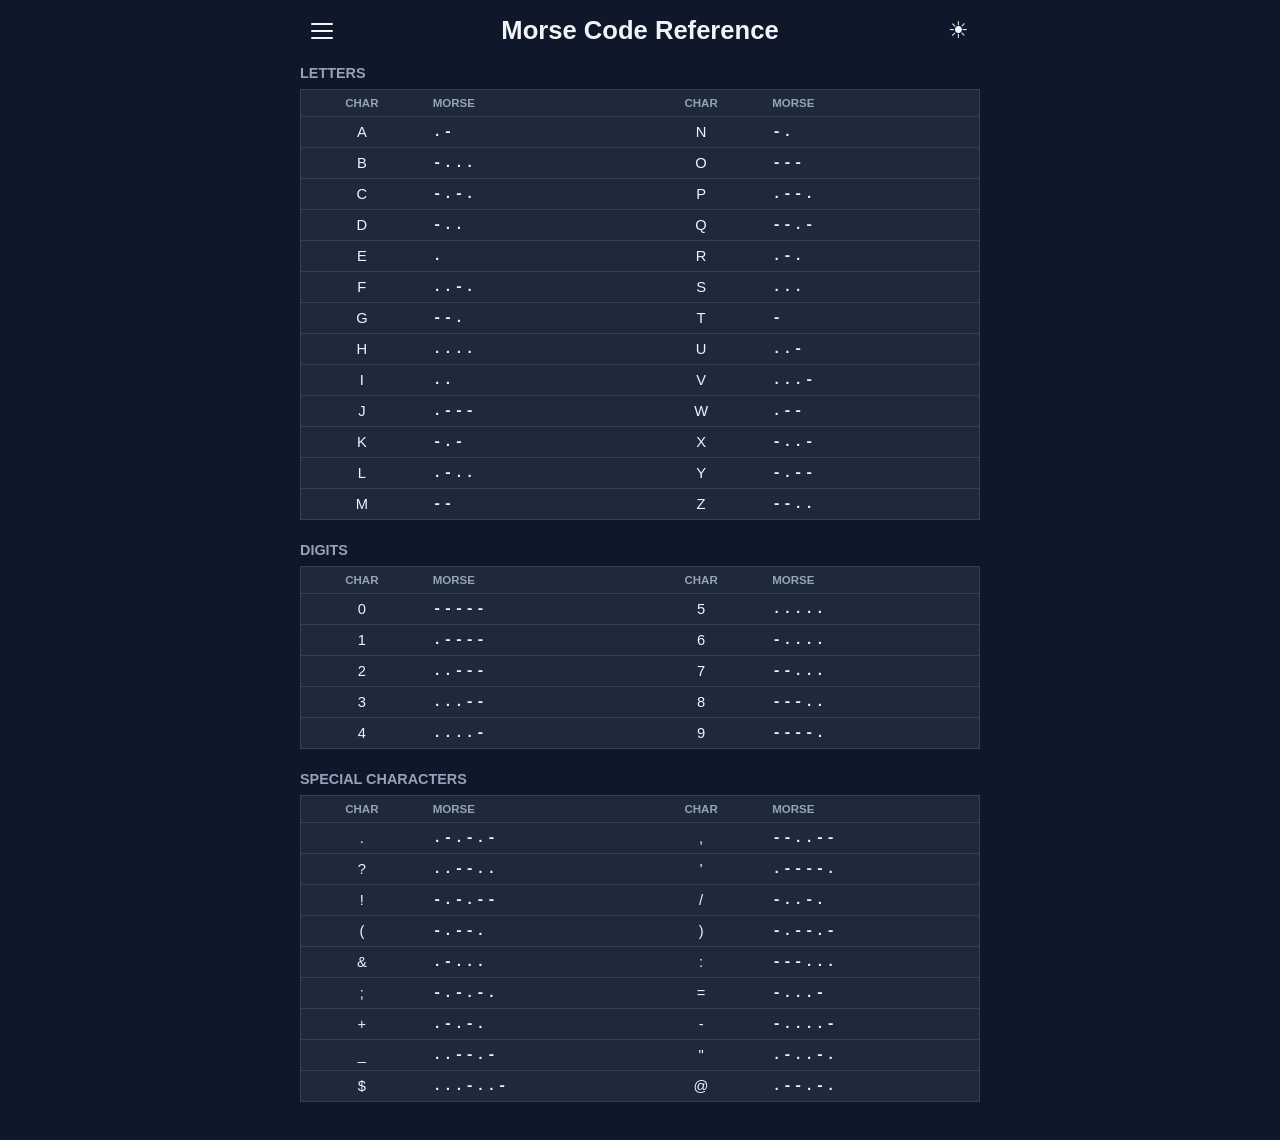
==== public/reference.html @ 753df368 "refacto" ====
<!DOCTYPE html>
<html lang="en">
<head>
<meta charset="UTF-8">
<meta name="viewport" content="width=device-width, initial-scale=1.0">
<title>Morse Code Reference</title>
<link rel="manifest" href="manifest.json">
<link rel="stylesheet" href="layout.css">
<meta name="theme-color" content="#0f172a">
<link rel="apple-touch-icon" href="icon-192.png">
<style>
  :root { --primary: #2563eb; --bg: #0f172a; --card-bg: #1e293b; --text: #f1f5f9; --muted: #94a3b8; }
  * { box-sizing: border-box; }
  body { margin: 0; min-height: 100vh; padding: 16px; background: var(--bg); color: var(--text); font-family: -apple-system, BlinkMacSystemFont, 'Segoe UI', Roboto, sans-serif; }
  .app { width: 100%; max-width: 680px; margin: 0 auto; }
  h1 { margin: 0 0 20px; text-align: center; font-size: 1.6rem; }
  .reference-section { margin-bottom: 22px; }
  h2 { margin: 0 0 8px; color: var(--muted); font-size: 0.9rem; text-transform: uppercase; }
  table { width: 100%; border-collapse: collapse; table-layout: fixed; border: 1px solid #334155; background: var(--card-bg); }
  th, td { padding: 7px 10px; border-bottom: 1px solid #334155; text-align: left; }
  th { color: var(--muted); font-size: 0.72rem; text-transform: uppercase; }
  td { font-size: 0.92rem; }
  th:nth-child(odd), td:nth-child(odd) { width: 18%; text-align: center; }
  th:nth-child(even), td:nth-child(even) { width: 32%; }
  td:nth-child(even) { font-family: 'Courier New', monospace; font-weight: 700; letter-spacing: 2px; }
  tbody tr:last-child td { border-bottom: 0; }
  .empty { color: transparent; }
  :root[data-theme='light'] table { border-color: #cbd5e1; }
  :root[data-theme='light'] th,
  :root[data-theme='light'] td { border-color: #e2e8f0; }
  @media (max-width: 420px) {
    body { padding: 10px; }
    th, td { padding: 6px; }
    td:nth-child(even) { letter-spacing: 1px; }
  }
</style>
</head>
<body>
<morse-layout page-title="Morse Code Reference" current-page="reference.html">
  <section class="reference-section">
    <h2>Letters</h2>
    <table aria-label="Morse code letters">
      <thead><tr><th>Char</th><th>Morse</th><th>Char</th><th>Morse</th></tr></thead>
      <tbody>
        <tr><td>A</td><td>.-</td><td>N</td><td>-.</td></tr>
        <tr><td>B</td><td>-...</td><td>O</td><td>---</td></tr>
        <tr><td>C</td><td>-.-.</td><td>P</td><td>.--.</td></tr>
        <tr><td>D</td><td>-..</td><td>Q</td><td>--.-</td></tr>
        <tr><td>E</td><td>.</td><td>R</td><td>.-.</td></tr>
        <tr><td>F</td><td>..-.</td><td>S</td><td>...</td></tr>
        <tr><td>G</td><td>--.</td><td>T</td><td>-</td></tr>
        <tr><td>H</td><td>....</td><td>U</td><td>..-</td></tr>
        <tr><td>I</td><td>..</td><td>V</td><td>...-</td></tr>
        <tr><td>J</td><td>.---</td><td>W</td><td>.--</td></tr>
        <tr><td>K</td><td>-.-</td><td>X</td><td>-..-</td></tr>
        <tr><td>L</td><td>.-..</td><td>Y</td><td>-.--</td></tr>
        <tr><td>M</td><td>--</td><td>Z</td><td>--..</td></tr>
      </tbody>
    </table>
  </section>

  <section class="reference-section">
    <h2>Digits</h2>
    <table aria-label="Morse code digits">
      <thead><tr><th>Char</th><th>Morse</th><th>Char</th><th>Morse</th></tr></thead>
      <tbody>
        <tr><td>0</td><td>-----</td><td>5</td><td>.....</td></tr>
        <tr><td>1</td><td>.----</td><td>6</td><td>-....</td></tr>
        <tr><td>2</td><td>..---</td><td>7</td><td>--...</td></tr>
        <tr><td>3</td><td>...--</td><td>8</td><td>---..</td></tr>
        <tr><td>4</td><td>....-</td><td>9</td><td>----.</td></tr>
      </tbody>
    </table>
  </section>

  <section class="reference-section">
    <h2>Special Characters</h2>
    <table aria-label="Morse code special characters">
      <thead><tr><th>Char</th><th>Morse</th><th>Char</th><th>Morse</th></tr></thead>
      <tbody>
        <tr><td>.</td><td>.-.-.-</td><td>,</td><td>--..--</td></tr>
        <tr><td>?</td><td>..--..</td><td>'</td><td>.----.</td></tr>
        <tr><td>!</td><td>-.-.--</td><td>/</td><td>-..-.</td></tr>
        <tr><td>(</td><td>-.--.</td><td>)</td><td>-.--.-</td></tr>
        <tr><td>&amp;</td><td>.-...</td><td>:</td><td>---...</td></tr>
        <tr><td>;</td><td>-.-.-.</td><td>=</td><td>-...-</td></tr>
        <tr><td>+</td><td>.-.-.</td><td>-</td><td>-....-</td></tr>
        <tr><td>_</td><td>..--.-</td><td>&quot;</td><td>.-..-.</td></tr>
        <tr><td>$</td><td>...-..-</td><td>@</td><td>.--.-.</td></tr>
      </tbody>
    </table>
  </section>
</morse-layout>

<script src="layout.js"></script>
<script>
if ('serviceWorker' in navigator) navigator.serviceWorker.register('sw.js').catch(error => console.warn('Service worker registration failed:', error));
</script>
</body>
</html>
---- public/layout.css ----
:root[data-theme='light'] {
  --primary: #1d4ed8;
  --primary-dark: #1e40af;
  --success: #15803d;
  --error: #b91c1c;
  --bg: #f8fafc;
  --card-bg: #ffffff;
  --panel: #ffffff;
  --text: #0f172a;
  --muted: #475569;
  --line: #94a3b8;
  --dot: #0369a1;
  --dash: #b45309;
  --warning: #a16207;
}
morse-layout { display: contents; }
.app-header { position: relative; }
.app-header h1 { padding-right: 48px; padding-left: 48px; }
.menu-btn,
.theme-btn {
  position: absolute;
  top: 50%;
  left: 0;
  width: 44px;
  height: 44px;
  padding: 11px;
  transform: translateY(-50%);
  border: 0;
  border-radius: 8px;
  background: transparent;
  color: var(--text);
  cursor: pointer;
}
.theme-btn {
  right: 0;
  left: auto;
  padding: 0;
  font-size: 1.45rem;
  line-height: 1;
}
.menu-btn:hover,
.theme-btn:hover { background: var(--card-bg, var(--panel)); }
.menu-btn:active,
.theme-btn:active { transform: translateY(-50%) scale(0.97); }
.menu-icon,
.menu-icon::before,
.menu-icon::after {
  display: block;
  width: 22px;
  height: 2px;
  border-radius: 2px;
  background: currentColor;
}
.menu-icon { position: relative; }
.menu-icon::before,
.menu-icon::after {
  position: absolute;
  left: 0;
  content: '';
}
.menu-icon::before { top: -7px; }
.menu-icon::after { top: 7px; }
.menu-backdrop {
  position: fixed;
  inset: 0;
  z-index: 20;
  width: 100%;
  height: 100%;
  padding: 0;
  border: 0;
  border-radius: 0;
  background: rgba(2, 6, 23, 0.68);
  opacity: 0;
  pointer-events: none;
  transition: opacity 0.2s;
}
.side-menu {
  position: fixed;
  inset: 0 auto 0 0;
  z-index: 21;
  width: min(82vw, 280px);
  padding: 24px 16px;
  background: var(--card-bg, var(--panel));
  box-shadow: 8px 0 24px rgba(0, 0, 0, 0.35);
  transform: translateX(-105%);
  visibility: hidden;
  transition: transform 0.22s ease, visibility 0s 0.22s;
}
.menu-open .menu-backdrop { opacity: 1; pointer-events: auto; }
.menu-open .side-menu { transform: translateX(0); visibility: visible; transition-delay: 0s; }
.side-menu-title {
  margin: 0 8px 22px;
  color: var(--muted);
  font-size: 0.78rem;
  text-transform: uppercase;
}
.side-menu a {
  display: block;
  padding: 12px;
  border-radius: 8px;
  color: var(--text);
  font-weight: 600;
  text-decoration: none;
}
.side-menu a:hover { background: #334155; }
.side-menu a[aria-current='page'] { background: rgba(37, 99, 235, 0.2); color: #93c5fd; }

:root[data-theme='light'] .menu-backdrop { background: rgba(15, 23, 42, 0.45); }
:root[data-theme='light'] .side-menu { box-shadow: 8px 0 24px rgba(15, 23, 42, 0.18); }
:root[data-theme='light'] .side-menu a:hover,
:root[data-theme='light'] .eye-btn:hover { background: #e2e8f0; }
:root[data-theme='light'] .side-menu a[aria-current='page'] { background: #dbeafe; color: #1d4ed8; }
:root[data-theme='light'] .card { box-shadow: 0 4px 12px rgba(15, 23, 42, 0.12); }
:root[data-theme='light'] input[type='number'],
:root[data-theme='light'] textarea,
:root[data-theme='light'] .answer-input,
:root[data-theme='light'] .morse-output,
:root[data-theme='light'] .morse-display {
  border-color: #cbd5e1;
  background: #ffffff;
}
:root[data-theme='light'] .btn-secondary,
:root[data-theme='light'] .secondary { background: #e2e8f0; color: var(--text); }
:root[data-theme='light'] .btn-secondary:hover,
:root[data-theme='light'] .secondary:hover { background: #cbd5e1; }
:root[data-theme='light'] .tree-viewport { border-color: #cbd5e1; scrollbar-color: #94a3b8 var(--bg); }
:root[data-theme='light'] .tree-node circle { stroke: #64748b; }
:root[data-theme='light'] .tree-node.node-root circle { stroke: #2563eb; }
:root[data-theme='light'] .tree-node.node-number circle { fill: #fff7ed; }
:root[data-theme='light'] .tree-node.node-special circle { fill: #eff6ff; }
:root[data-theme='light'] .tree-node.node-junction circle { fill: #e2e8f0; stroke: #94a3b8; }
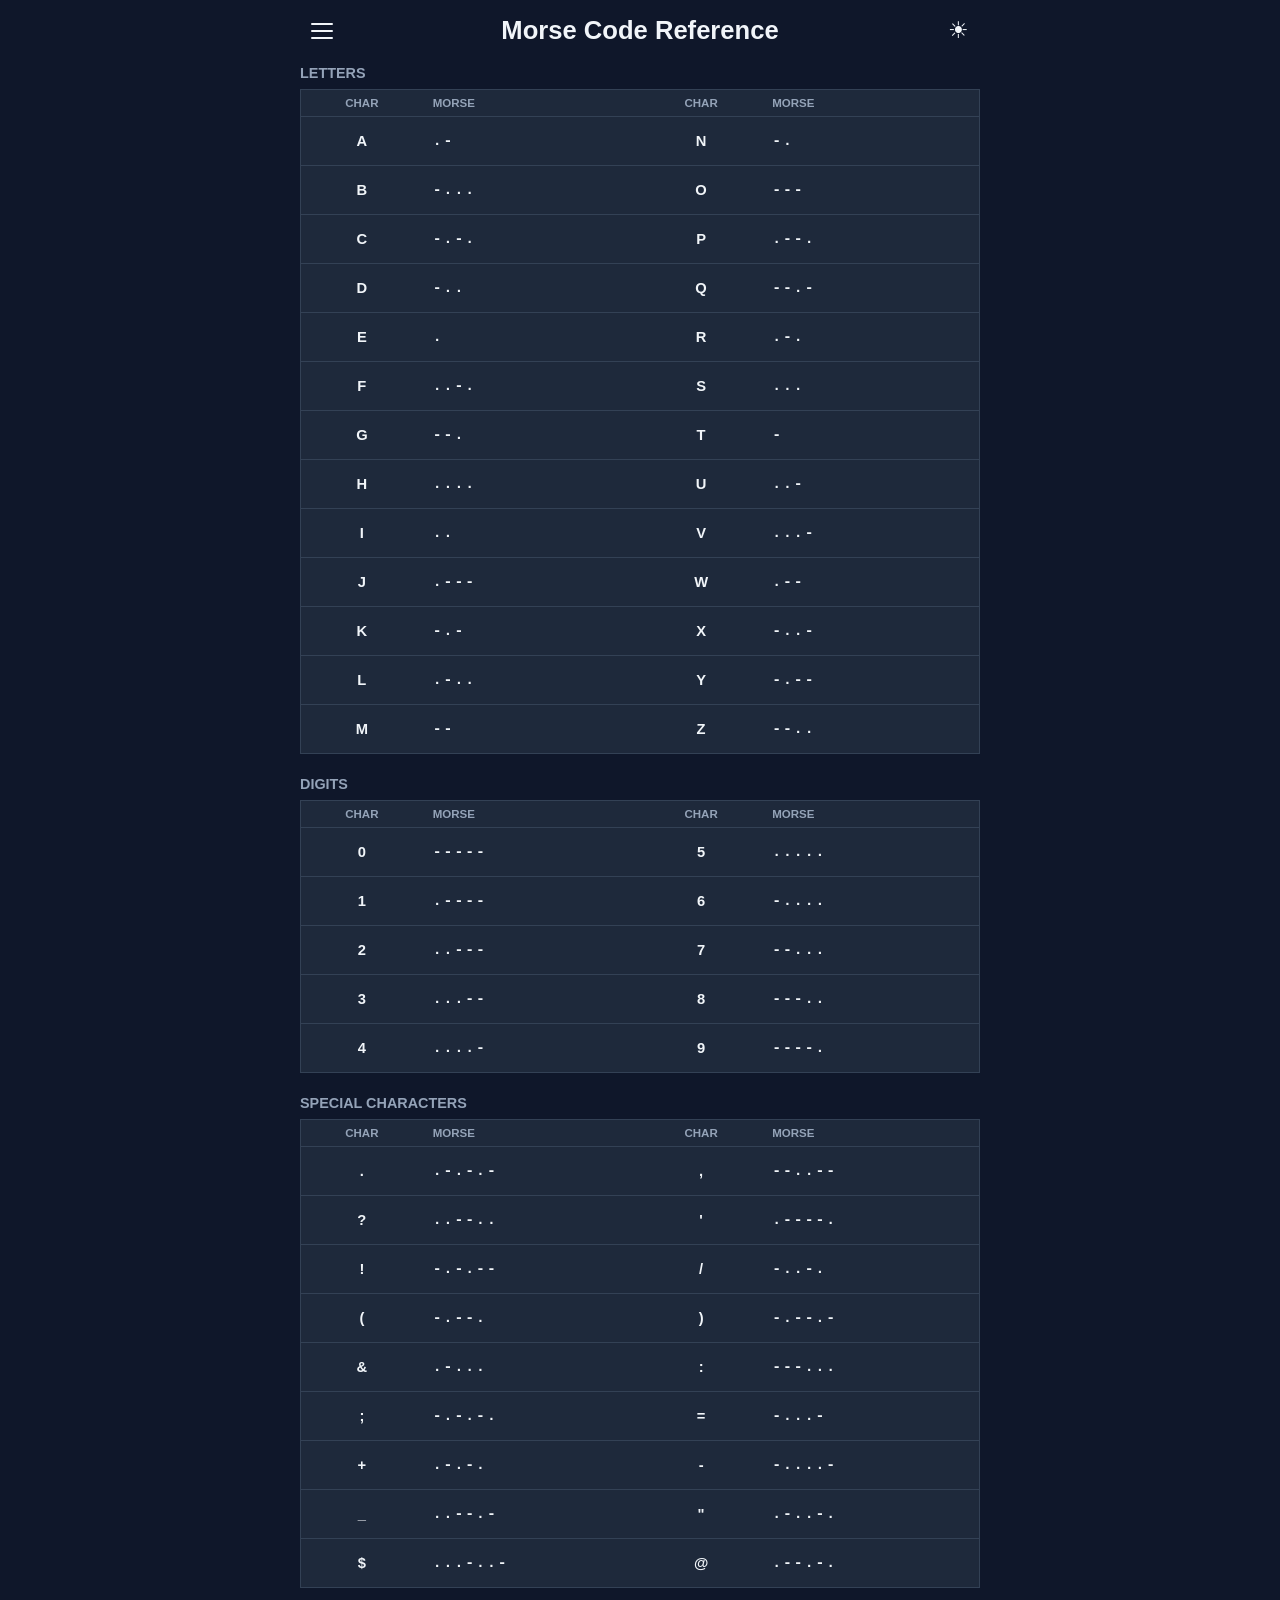
==== commit 936aa35c: "refacto" ====
--- a/public/reference.html
+++ b/public/reference.html
@@ -23,11 +23,16 @@
   th:nth-child(odd), td:nth-child(odd) { width: 18%; text-align: center; }
   th:nth-child(even), td:nth-child(even) { width: 32%; }
   td:nth-child(even) { font-family: 'Courier New', monospace; font-weight: 700; letter-spacing: 2px; }
+  .char-sound-btn { width: 100%; min-height: 34px; border: 0; border-radius: 6px; background: transparent; color: var(--text); cursor: pointer; font: inherit; font-weight: 700; }
+  .char-sound-btn:hover, .char-sound-btn:focus-visible { background: rgba(37, 99, 235, 0.22); outline: none; }
+  .char-sound-btn:active { transform: scale(0.96); }
   tbody tr:last-child td { border-bottom: 0; }
   .empty { color: transparent; }
   :root[data-theme='light'] table { border-color: #cbd5e1; }
   :root[data-theme='light'] th,
   :root[data-theme='light'] td { border-color: #e2e8f0; }
+  :root[data-theme='light'] .char-sound-btn:hover,
+  :root[data-theme='light'] .char-sound-btn:focus-visible { background: #dbeafe; }
   @media (max-width: 420px) {
     body { padding: 10px; }
     th, td { padding: 6px; }
@@ -94,6 +99,69 @@
 
 <script src="layout.js"></script>
 <script>
+const SOUND_SETTINGS_KEY = 'morse-trainer-sound-settings';
+let audioCtx = null;
+
+function getSoundSettings() {
+  let savedSettings = {};
+  try {
+    savedSettings = JSON.parse(localStorage.getItem(SOUND_SETTINGS_KEY)) || {};
+  } catch (error) {
+    console.warn('Could not load sound settings:', error);
+  }
+  const clamp = (value, fallback, min, max) => {
+    const parsedValue = Number.parseFloat(value);
+    return Math.min(Math.max(Number.isFinite(parsedValue) ? parsedValue : fallback, min), max);
+  };
+  return { freq: clamp(savedSettings.freqInput, 600, 100, 2000), dot: clamp(savedSettings.dotInput, 100, 20, 1000) / 1000, dash: clamp(savedSettings.dashInput, 300, 20, 3000) / 1000, symbolGap: clamp(savedSettings.symbolGapInput, 100, 0, 1000) / 1000 };
+}
+
+function playTone(startTime, duration, frequency) {
+  const oscillator = audioCtx.createOscillator();
+  const gain = audioCtx.createGain();
+  const rampTime = Math.min(0.005, duration / 4);
+  oscillator.frequency.value = frequency;
+  oscillator.type = 'sine';
+  gain.gain.setValueAtTime(0, startTime);
+  gain.gain.linearRampToValueAtTime(0.3, startTime + rampTime);
+  gain.gain.setValueAtTime(0.3, startTime + duration - rampTime);
+  gain.gain.linearRampToValueAtTime(0, startTime + duration);
+  oscillator.connect(gain);
+  gain.connect(audioCtx.destination);
+  oscillator.start(startTime);
+  oscillator.stop(startTime + duration);
+}
+
+function playMorseCode(code) {
+  if (!audioCtx) audioCtx = new (window.AudioContext || window.webkitAudioContext)();
+  if (audioCtx.state === 'suspended') audioCtx.resume();
+  const settings = getSoundSettings();
+  let time = audioCtx.currentTime + 0.05;
+  [...code].forEach((symbol, symbolIndex, symbols) => {
+    const duration = symbol === '.' ? settings.dot : settings.dash;
+    playTone(time, duration, settings.freq);
+    time += duration;
+    if (symbolIndex < symbols.length - 1) time += settings.symbolGap;
+  });
+}
+
+document.querySelectorAll('tbody tr').forEach(row => {
+  [...row.cells].forEach((cell, index, cells) => {
+    if (index % 2 !== 0 || !cell.textContent.trim()) return;
+    const character = cell.textContent.trim();
+    const code = cells[index + 1]?.textContent.trim();
+    if (!code) return;
+    const button = document.createElement('button');
+    button.type = 'button';
+    button.className = 'char-sound-btn';
+    button.textContent = character;
+    button.setAttribute('aria-label', `Play ${character} in Morse code: ${code}`);
+    button.addEventListener('click', () => playMorseCode(code));
+    cell.textContent = '';
+    cell.appendChild(button);
+  });
+});
+
 if ('serviceWorker' in navigator) navigator.serviceWorker.register('sw.js').catch(error => console.warn('Service worker registration failed:', error));
 </script>
 </body>
